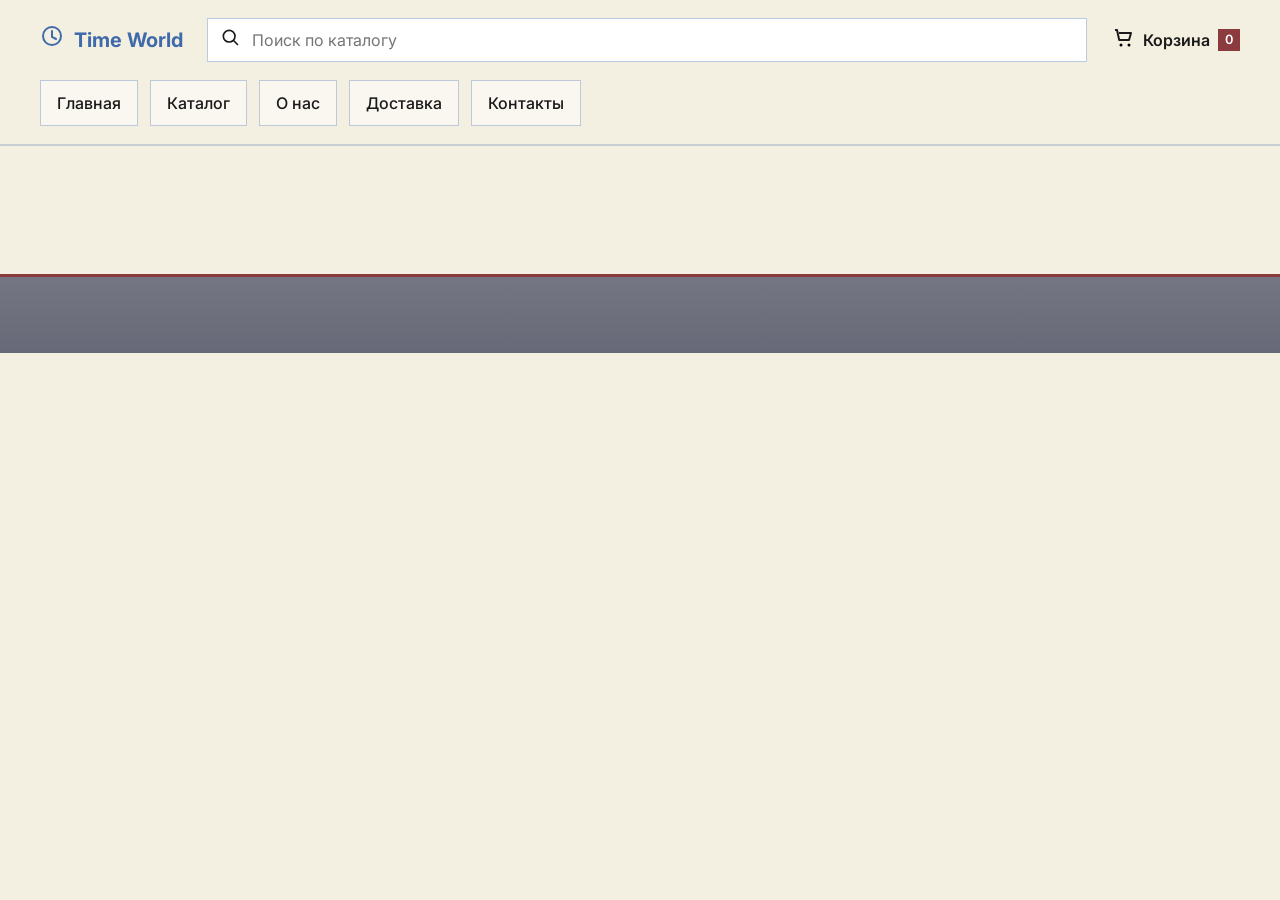
==== index.html @ 92c97d99 "DOCTYPE, head, шапка, навигация, подвал" ====
<!doctype html>
<html lang="ru">
<head>
  <meta charset="UTF-8">
  <meta name="viewport" content="width=device-width, initial-scale=1.0">
  <title>Time World - Главная</title>
  <link rel="stylesheet" href="styles.css">
  <link rel="stylesheet" href="styleClock.css">
</head>
<body>
  <header class="header">
    <div class="container header__top">
      <a class="logo" href="index.html" aria-label="Time World - Главная">
        <span class="logo__icon" aria-hidden="true">
          <svg viewBox="0 0 24 24" width="24" height="24"><circle cx="12" cy="12" r="9" fill="none" stroke="currentColor" stroke-width="2"></circle><path d="M12 7v6l4 2" fill="none" stroke="currentColor" stroke-width="2" stroke-linecap="round"></path></svg>
        </span>
        <strong class="logo__text">Time World</strong>
      </a>
      <form class="search" action="#" method="get" role="search">
        <label class="visually-hidden" for="search-input">Поиск часов</label>
        <div class="search__field">
          <span class="search__icon" aria-hidden="true">
            <svg viewBox="0 0 24 24" width="20" height="20"><circle cx="11" cy="11" r="7" fill="none" stroke="currentColor" stroke-width="2"></circle><path d="M16.5 16.5L21 21" fill="none" stroke="currentColor" stroke-width="2" stroke-linecap="round"></path></svg>
          </span>
          <input id="search-input" type="search" name="q" placeholder="Поиск по каталогу">
        </div>
      </form>
      <a class="cart-link" href="cart.html" aria-label="Перейти в корзину">
        <span class="cart-link__icon" aria-hidden="true">
          <svg viewBox="0 0 24 24" width="24" height="24"><path d="M4 5h2l2.2 10h9.8l2-7H8" fill="none" stroke="currentColor" stroke-width="2" stroke-linejoin="round"></path><circle cx="10" cy="20" r="1.5"></circle><circle cx="18" cy="20" r="1.5"></circle></svg>
        </span>
        <span>Корзина</span>
        <span class="cart-link__count" id="cart-count">0</span>
      </a>
    </div>
    <nav class="nav container" aria-label="Главное меню">
      <ul class="nav__list">
        <li><a href="index.html">Главная</a></li>
        <li><a href="catalog.html">Каталог</a></li>
        <li><a href="about.html">О нас</a></li>
        <li><a href="delivery.html">Доставка</a></li>
        <li><a href="contacts.html">Контакты</a></li>
      </ul>
    </nav>
  </header>

  <main>
  </main>
  <footer class="footer">
  </footer>
</body>
</html>
---- styles.css ----
@import url("https://fonts.googleapis.com/css2?family=Caveat:wght@600;700&family=Inter:wght@400;500;600;700&display=swap");
*,
*::before,
*::after {
  box-sizing: border-box;
}

html,
body {
  margin: 0;
  padding: 0;
}

body {
  font-family: "Inter", Arial, sans-serif;
  color: #1a1a1a;
  background-color: #f4f0e1;
  background-image: linear-gradient(rgba(244, 240, 225, 0.72), rgba(244, 240, 225, 0.8)), url("flax/grey-washed-wall.png");
  background-size: cover;
  background-attachment: fixed;
  line-height: 1.5;
}

img {
  max-width: 100%;
  display: block;
}

.product-card img,
.catalog-card img,
.product-card--detail img,
.cart-item img,
#single-product-image {
  background-color: transparent;
  background-image: none;
}

.product-detail .product-card img {
  background-color: transparent;
  background-image: none;
}

a {
  color: inherit;
  text-decoration: none;
}

button,
input,
select,
textarea {
  font: inherit;
  color: inherit;
  border-radius: 0;
}

.visually-hidden {
  position: absolute;
  width: 1px;
  height: 1px;
  padding: 0;
  margin: -1px;
  overflow: hidden;
  clip: rect(0, 0, 0, 0);
  white-space: nowrap;
  border: 0;
}

.container {
  width: min(100% - 32px, 1200px);
  margin-inline: auto;
}
@media (max-width: 768px) {
  .container {
    width: calc(100% - 24px);
  }
}

h1,
h2,
h3 {
  margin: 0;
  font-family: "Caveat", "Inter", sans-serif;
  color: #3f6baa;
}

.header {
  position: sticky;
  top: 0;
  z-index: 1000;
  background: rgba(244, 240, 225, 0.96);
  backdrop-filter: blur(4px);
  border-bottom: 2px solid rgba(63, 107, 170, 0.25);
}
.header__top {
  display: grid;
  grid-template-columns: auto minmax(280px, 1fr) auto;
  align-items: center;
  gap: 24px;
  padding: 18px 0;
}

.logo {
  display: inline-flex;
  align-items: center;
  gap: 10px;
  font-size: 1.25rem;
  font-weight: 700;
  color: #3f6baa;
}

.search__field {
  display: flex;
  align-items: center;
  gap: 10px;
  border: 1px solid rgba(63, 107, 170, 0.35);
  background: #ffffff;
  padding: 8px 12px;
}
.search input {
  width: 100%;
  border: 0;
  outline: none;
  background: transparent;
}

.cart-link {
  display: inline-flex;
  align-items: center;
  gap: 8px;
  font-weight: 600;
  color: #1a1a1a;
}
.cart-link__count {
  min-width: 22px;
  height: 22px;
  padding-inline: 6px;
  display: inline-grid;
  place-items: center;
  background: #8b3a3d;
  color: #ffffff;
  font-size: 0.8rem;
}

.nav {
  padding-bottom: 18px;
}
.nav__list {
  margin: 0;
  padding: 0;
  list-style: none;
  display: flex;
  gap: 12px;
  flex-wrap: wrap;
}
.nav a {
  display: inline-block;
  border: 1px solid rgba(63, 107, 170, 0.32);
  background: rgba(255, 255, 255, 0.45);
  padding: 10px 16px;
  font-weight: 500;
}
.nav a:hover {
  color: #8b3a3d;
  border-color: rgba(139, 58, 61, 0.5);
}

main {
  padding: 32px 0 56px;
}

.hero-slider h1 {
  margin-bottom: 20px;
  font-size: clamp(1.7rem, 3.4vw, 2.4rem);
}

.slider {
  position: relative;
  overflow: hidden;
  width: 100vw;
  margin-left: calc(50% - 50vw);
  margin-right: calc(50% - 50vw);
}
.slider__track {
  position: relative;
  min-height: 420px;
}
.slider__arrow {
  position: absolute;
  top: 50%;
  transform: translateY(-50%);
  width: 44px;
  height: 44px;
  border: 0;
  background: rgba(255, 255, 255, 0.9);
  color: #3f6baa;
  cursor: pointer;
  z-index: 2;
}
.slider__arrow--prev {
  left: 12px;
}
.slider__arrow--next {
  right: 12px;
}
.slider__arrow:hover {
  background: #8b3a3d;
  color: #ffffff;
}
.slider__dots {
  margin-top: 14px;
  display: flex;
  justify-content: center;
  gap: 8px;
}
.slider__dot {
  width: 11px;
  height: 11px;
  border: 0;
  background: rgba(44, 94, 46, 0.35);
  cursor: pointer;
}
.slider__dot.is-active {
  background: #8b3a3d;
}

.slide {
  position: absolute;
  inset: 0;
  opacity: 0;
  pointer-events: none;
  transition: opacity 0.35s ease;
  background: #c7ddee;
}
.slide.is-active {
  opacity: 1;
  pointer-events: auto;
}
.slide img {
  width: 100%;
  height: 420px;
  -o-object-fit: cover;
     object-fit: cover;
}
.slide__content {
  position: absolute;
  left: 24px;
  bottom: 24px;
  max-width: 480px;
  background: rgba(0, 0, 0, 0.45);
  color: #ffffff;
  padding: 14px 16px;
}
.slide__content h2 {
  margin-bottom: 6px;
  font-size: 1.5rem;
}
.slide__content p {
  margin: 0;
}

.categories,
.products {
  margin-top: 46px;
}
.categories h2,
.products h2 {
  margin-bottom: 16px;
  font-size: 1.7rem;
}

.categories__grid {
  display: grid;
  grid-template-columns: repeat(4, 1fr);
  gap: 16px;
}

.category-card {
  padding: 20px;
  border: 1px solid rgba(63, 107, 170, 0.25);
  background: rgba(255, 255, 255, 0.45);
  display: flex;
  flex-direction: column;
  align-items: center;
  gap: 10px;
  text-align: center;
}

.products__grid {
  display: grid;
  grid-template-columns: repeat(3, 1fr);
  gap: 18px;
}

.product-card {
  padding: 14px;
  background: rgba(255, 255, 255, 0.34);
  border: 1px solid rgba(63, 107, 170, 0.2);
  border-radius: 8px;
  transition: transform 0.2s ease;
}
.product-card:hover {
  transform: translateY(-2px);
}
.product-card img {
  width: 100%;
  height: 240px;
  -o-object-fit: contain;
     object-fit: contain;
  background: transparent;
  border: 0;
  box-shadow: none;
  transition: box-shadow 0.2s ease;
}
.product-card:hover img {
  box-shadow: 0 10px 20px rgba(0, 0, 0, 0.1);
}
.product-card h3 {
  margin-top: 10px;
  margin-bottom: 4px;
  font-size: 1.25rem;
  font-family: "Inter", Arial, sans-serif;
  font-weight: 700;
  color: #1a1a1a;
}
.product-card__sub {
  margin: 0;
  font-size: 0.84rem;
  color: rgba(26, 26, 26, 0.72);
}
.product-card__price {
  margin-top: 0;
  margin-bottom: 12px;
  color: #3f6baa;
  font-weight: 600;
}

.btn-details,
.btn-primary {
  position: relative;
  display: inline-block;
  border: 1px solid #8b3a3d;
  color: #8b3a3d;
  background: rgba(255, 235, 235, 0.4);
  padding: 9px 14px;
  overflow: hidden;
  transition: color 0.25s ease;
}
.btn-details::before,
.btn-primary::before {
  content: "";
  position: absolute;
  inset: 0;
  background: #cf4c50;
  transform: scaleX(0);
  transform-origin: left;
  transition: transform 0.3s ease;
  z-index: -1;
}
.btn-details:hover,
.btn-primary:hover {
  color: #5f1417;
}
.btn-details:hover::before,
.btn-primary:hover::before {
  transform: scaleX(1);
}

.footer {
  position: relative;
  color: #C28B3E;
  padding: 36px 0 40px;
  margin-top: 40px;
  border-top: 3px solid #8b3a3d;
  background-color: #e8e6df;
  background-image: linear-gradient(180deg, rgba(10, 15, 46, 0.52) 0%, rgba(10, 15, 46, 0.58) 100%), url("arnament/arnamient.png");
  background-repeat: repeat, repeat-x;
  background-size: auto, auto 140px;
  background-position: center, center top;
}
.footer a {
  color: #C28B3E;
  text-decoration: underline;
  font-weight: 600;
  font-size: 1.08rem;
  text-shadow: 0 1px 0 rgba(244, 240, 225, 0.85);
}
.footer__content {
  position: relative;
  z-index: 1;
  display: grid;
  grid-template-columns: 1fr auto;
  gap: 22px;
  align-items: center;
}
.footer__contacts h2 {
  margin-bottom: 12px;
  font-size: 1.55rem;
  color: #C28B3E;
  text-shadow: 0 1px 0 rgba(244, 240, 225, 0.9);
}
.footer__contacts p {
  margin: 8px 0;
  font-size: 1.12rem;
  line-height: 1.55;
  color: #C28B3E;
  text-shadow: 0 1px 0 rgba(244, 240, 225, 0.85);
}
.footer__socials {
  display: flex;
  gap: 12px;
}
.footer__socials a {
  width: 42px;
  height: 42px;
  border: 2px solid rgba(10, 15, 46, 0.35);
  background: rgba(244, 240, 225, 0.35);
  display: inline-grid;
  place-items: center;
  text-decoration: none;
  color: #C28B3E;
}
.footer__meta {
  grid-column: 1/-1;
  margin: 10px 0 0;
  font-size: 1.05rem;
  line-height: 1.6;
  color: #C28B3E;
  text-shadow: 0 1px 0 rgba(244, 240, 225, 0.85);
}

.catalog-layout {
  margin-top: 18px;
}

.product-detail {
  margin-top: 18px;
  padding: 16px;
  border: 1px solid rgba(63, 107, 170, 0.22);
  background: rgba(255, 255, 255, 0.58);
}

.btn-back {
  display: inline-flex;
  align-items: center;
  gap: 8px;
  border: 1px solid rgba(63, 107, 170, 0.35);
  background: transparent;
  padding: 8px 12px;
  cursor: pointer;
  margin-bottom: 14px;
}

.catalog-card--selected {
  margin-bottom: 12px;
}

.specs-list {
  margin-top: 16px;
  margin-bottom: 0;
  display: grid;
  grid-template-columns: 1fr 1fr;
  gap: 8px 14px;
}
.specs-list dt {
  font-weight: 600;
  color: #3f6baa;
}
.specs-list dd {
  margin: 0;
}

.product-page {
  display: grid;
  grid-template-columns: 1.1fr 1fr;
  gap: 24px;
  align-items: start;
  margin-top: 16px;
}
.product-page__image {
  background-color: transparent;
  background-image: none;
}
.product-page__image img {
  background-color: transparent;
  background-image: none;
}
.product-page__content {
  padding: 16px;
  border: 1px solid rgba(63, 107, 170, 0.2);
  background: rgba(255, 255, 255, 0.52);
}
.product-page__price {
  margin: 8px 0 14px;
  color: #3f6baa;
  font-size: 1.25rem;
  font-weight: 700;
}
.product-page__selectors {
  display: grid;
  gap: 10px;
  margin-bottom: 14px;
}

.info-block {
  margin-top: 24px;
  background: rgba(255, 255, 255, 0.5);
  border: 1px solid rgba(63, 107, 170, 0.2);
  padding: 16px;
}

.cart-layout,
.checkout-layout {
  margin-top: 16px;
  display: grid;
  grid-template-columns: 2fr 1fr;
  gap: 20px;
}

.cart-items {
  display: grid;
  gap: 12px;
}

.cart-item {
  display: grid;
  grid-template-columns: 160px 1fr;
  gap: 14px;
  border: 1px solid rgba(63, 107, 170, 0.2);
  background: rgba(255, 255, 255, 0.6);
  padding: 12px;
}
.cart-item img {
  width: 100%;
  height: 100%;
  -o-object-fit: contain;
     object-fit: contain;
  background: transparent;
}
.cart-item__content h3 {
  margin: 0 0 6px;
}
.cart-item__content p {
  margin: 6px 0;
}
.cart-item__qty {
  width: 70px;
  margin-left: 8px;
}
.cart-item__remove {
  border: 0;
  background: transparent;
  color: #8b3a3d;
  cursor: pointer;
  padding: 0;
}

.cart-summary,
.checkout-options,
.checkout-fields {
  border: 1px solid rgba(63, 107, 170, 0.2);
  background: rgba(255, 255, 255, 0.58);
  padding: 14px;
}

.page-content {
  min-height: 60vh;
  margin-top: 10px;
}

.about-layout {
  display: grid;
  grid-template-columns: 1.1fr 0.9fr;
  gap: 20px;
  align-items: start;
}

.about-slogan {
  font-size: 1.4rem;
  color: #8b3a3d;
}

.about-image img {
  width: 100%;
  border-radius: 8px;
}

.clock-showcase {
  margin-top: 30px;
  margin-bottom: 40px;
  display: flex;
  justify-content: center;
  width: 100%;
}

@media (max-width: 768px) {
  .header__top {
    grid-template-columns: 1fr;
    gap: 14px;
  }
  .nav__list {
    flex-direction: column;
  }
  .slider__track,
  .slide img {
    min-height: 280px;
    height: 280px;
  }
  .slide__content {
    left: 14px;
    right: 14px;
    bottom: 14px;
    max-width: none;
  }
  .categories__grid,
  .products__grid {
    grid-template-columns: 1fr;
  }
  .footer__content {
    grid-template-columns: 1fr;
  }
  .cart-layout,
  .checkout-layout {
    grid-template-columns: 1fr;
  }
  .product-page {
    grid-template-columns: 1fr;
  }
  .specs-list {
    grid-template-columns: 1fr;
  }
  .cart-item {
    grid-template-columns: 1fr;
  }
  .about-layout {
    grid-template-columns: 1fr;
  }
}/*# sourceMappingURL=styles.css.map */
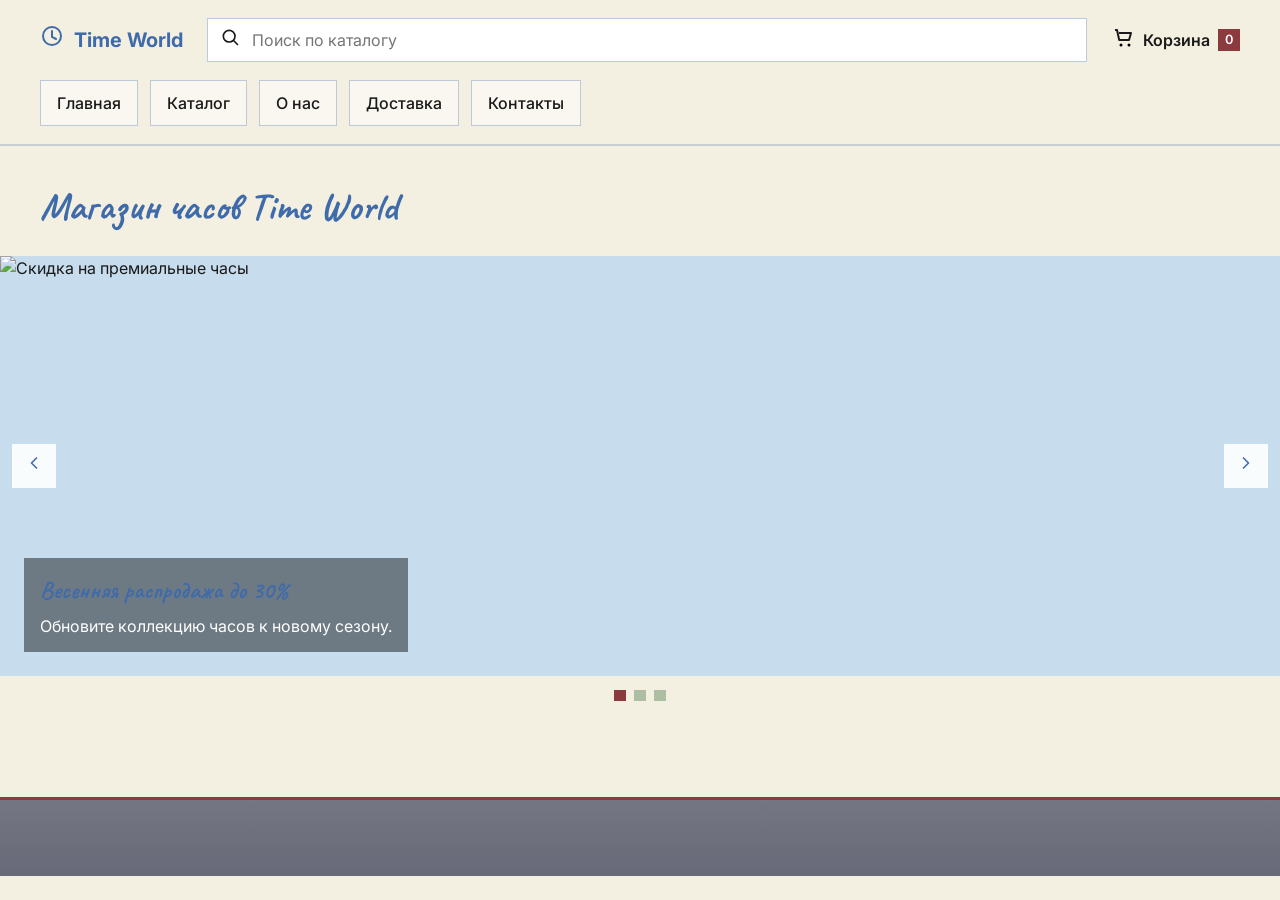
==== commit b403e6e0: "секция hero-slider с 1 слайдом" ====
--- a/index.html
+++ b/index.html
@@ -45,6 +45,24 @@
   </header>
 
   <main>
+    <section class="hero-slider container" aria-label="Акции">
+      <h1>Магазин часов Time World</h1>
+      <div class="slider" id="promo-slider">
+        <button class="slider__arrow slider__arrow--prev" type="button" aria-label="Предыдущий слайд"><svg viewBox="0 0 24 24" width="20" height="20"><path d="M15 18l-6-6 6-6" fill="none" stroke="currentColor" stroke-width="2" stroke-linecap="round" stroke-linejoin="round"></path></svg></button>
+        <div class="slider__track">
+          <article class="slide is-active"><img src="mainWatch/mainWatch1.jpg" alt="Скидка на премиальные часы"><div class="slide__content"><h2>Весенняя распродажа до 30%</h2><p>Обновите коллекцию часов к новому сезону.</p></div></article>
+          <article class="slide"><img src="mainWatch/mainWatch2.jpg" alt="Коллекция мужских часов"><div class="slide__content"><h2>Новая мужская коллекция</h2><p>Модели с сапфировым стеклом и стальным корпусом.</p></div></article>
+          <article class="slide"><img src="mainWatch/mainWatch3.jpg" alt="Умные часы для активной жизни"><div class="slide__content"><h2>Умные часы для спорта</h2><p>Следите за активностью и пульсом каждый день.</p></div></article>
+        </div>
+        <button class="slider__arrow slider__arrow--next" type="button" aria-label="Следующий слайд"><svg viewBox="0 0 24 24" width="20" height="20"><path d="M9 18l6-6-6-6" fill="none" stroke="currentColor" stroke-width="2" stroke-linecap="round" stroke-linejoin="round"></path></svg></button>
+      </div>
+      <div class="slider__dots" aria-label="Навигация по слайдам">
+        <button class="slider__dot is-active" type="button" aria-label="Слайд 1"></button>
+        <button class="slider__dot" type="button" aria-label="Слайд 2"></button>
+        <button class="slider__dot" type="button" aria-label="Слайд 3"></button>
+      </div>
+    </section>
+
   </main>
   <footer class="footer">
   </footer>
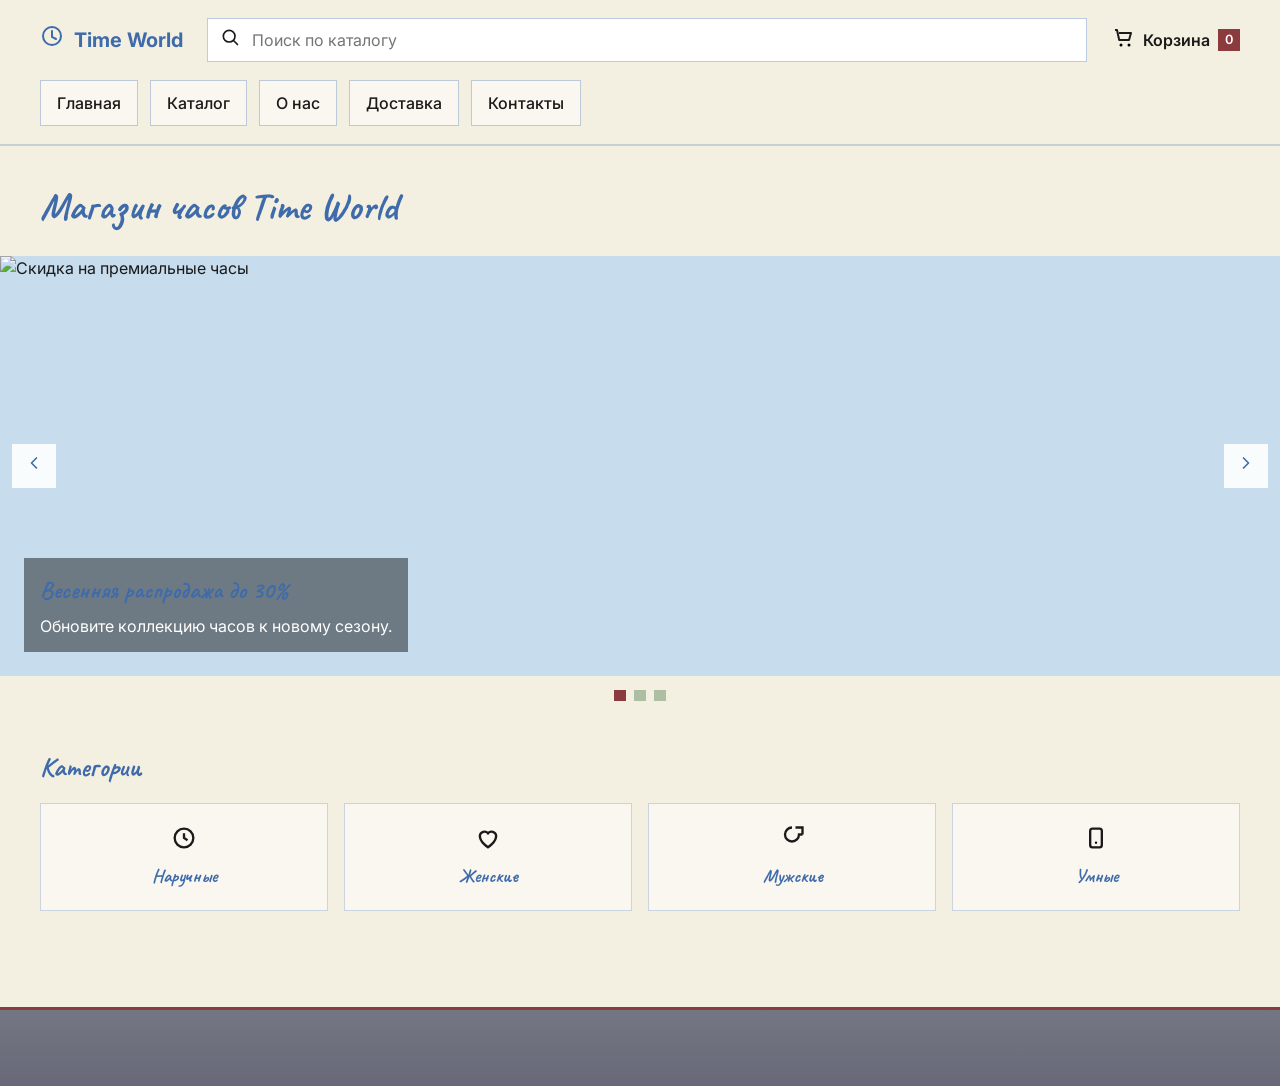
==== commit 6ac19982: "2-й и 3-й слайд в slider__track" ====
--- a/index.html
+++ b/index.html
@@ -63,6 +63,16 @@
       </div>
     </section>
 
+    <section class="categories container" aria-labelledby="categories-title">
+      <h2 id="categories-title">Категории</h2>
+      <div class="categories__grid">
+        <article class="category-card"><svg viewBox="0 0 24 24" width="28" height="28" aria-hidden="true"><circle cx="12" cy="12" r="8" fill="none" stroke="currentColor" stroke-width="2"></circle><path d="M12 8v4l3 2" fill="none" stroke="currentColor" stroke-width="2"></path></svg><h3>Наручные</h3></article>
+        <article class="category-card"><svg viewBox="0 0 24 24" width="28" height="28" aria-hidden="true"><path d="M12 20s-7-4.5-7-10a4 4 0 0 1 7-2 4 4 0 0 1 7 2c0 5.5-7 10-7 10z" fill="none" stroke="currentColor" stroke-width="2"></path></svg><h3>Женские</h3></article>
+        <article class="category-card"><svg viewBox="0 0 24 24" width="28" height="28" aria-hidden="true"><path d="M12 3a6 6 0 1 0 6 6h3" fill="none" stroke="currentColor" stroke-width="2"></path><path d="M15 3h6v6" fill="none" stroke="currentColor" stroke-width="2"></path></svg><h3>Мужские</h3></article>
+        <article class="category-card"><svg viewBox="0 0 24 24" width="28" height="28" aria-hidden="true"><rect x="7" y="4" width="10" height="16" rx="2" fill="none" stroke="currentColor" stroke-width="2"></rect><circle cx="12" cy="16" r="1"></circle></svg><h3>Умные</h3></article>
+      </div>
+    </section>
+
   </main>
   <footer class="footer">
   </footer>
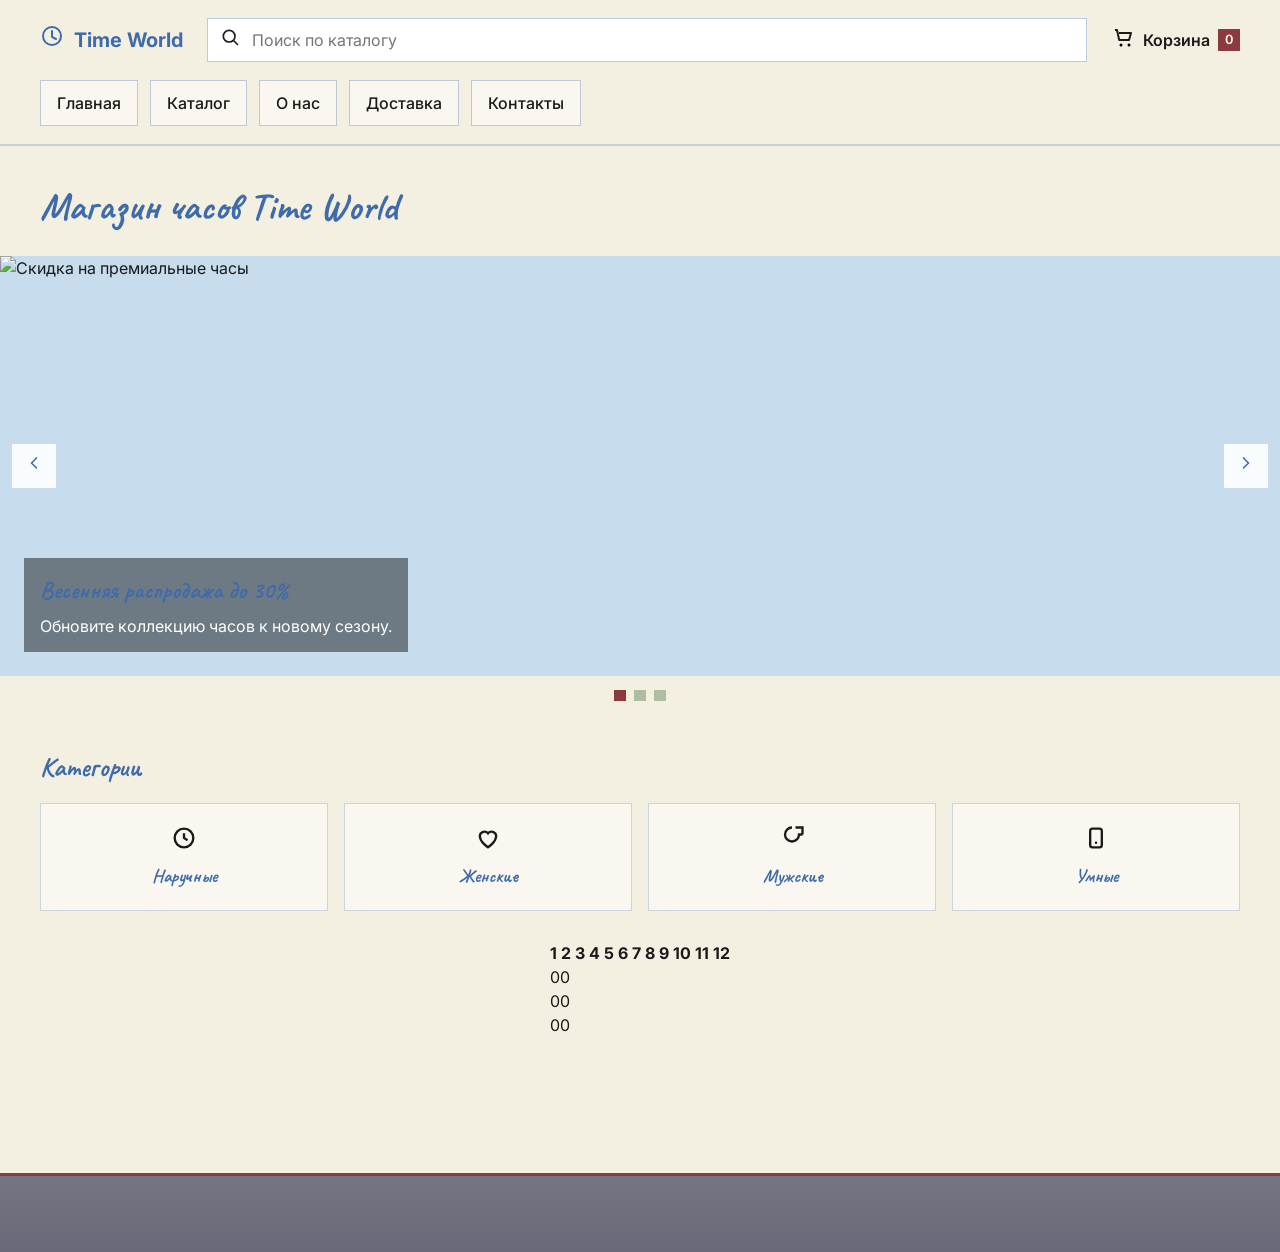
==== commit aea24fe8: "модуль аналоговых часов на главную страницу" ====
--- a/index.html
+++ b/index.html
@@ -73,6 +73,33 @@
       </div>
     </section>
 
+    <section class="clock-showcase container" aria-label="Аналоговые и цифровые часы">
+      <div class="clock-module__panel">
+        <div class="clock-clockface">
+          <div class="circle" id="sc" style="--clr:#2d5a27;"><i></i></div>
+          <div class="circle circle2" id="mn" style="--clr:#2d5a27;"><i></i></div>
+          <div class="circle circle3" id="hr" style="--clr:#2d5a27;"><i></i></div>
+          <span style="--i:1;"><b>1</b></span>
+          <span style="--i:2;"><b>2</b></span>
+          <span style="--i:3;"><b>3</b></span>
+          <span style="--i:4;"><b>4</b></span>
+          <span style="--i:5;"><b>5</b></span>
+          <span style="--i:6;"><b>6</b></span>
+          <span style="--i:7;"><b>7</b></span>
+          <span style="--i:8;"><b>8</b></span>
+          <span style="--i:9;"><b>9</b></span>
+          <span style="--i:10;"><b>10</b></span>
+          <span style="--i:11;"><b>11</b></span>
+          <span style="--i:12;"><b>12</b></span>
+        </div>
+        <div id="time">
+          <div id="hours" style="--clr:#2d5a27;">00</div>
+          <div id="minutes" style="--clr:#2d5a27;">00</div>
+          <div id="seconds" style="--clr:#2d5a27;">00</div>
+        </div>
+      </div>
+    </section>
+
   </main>
   <footer class="footer">
   </footer>
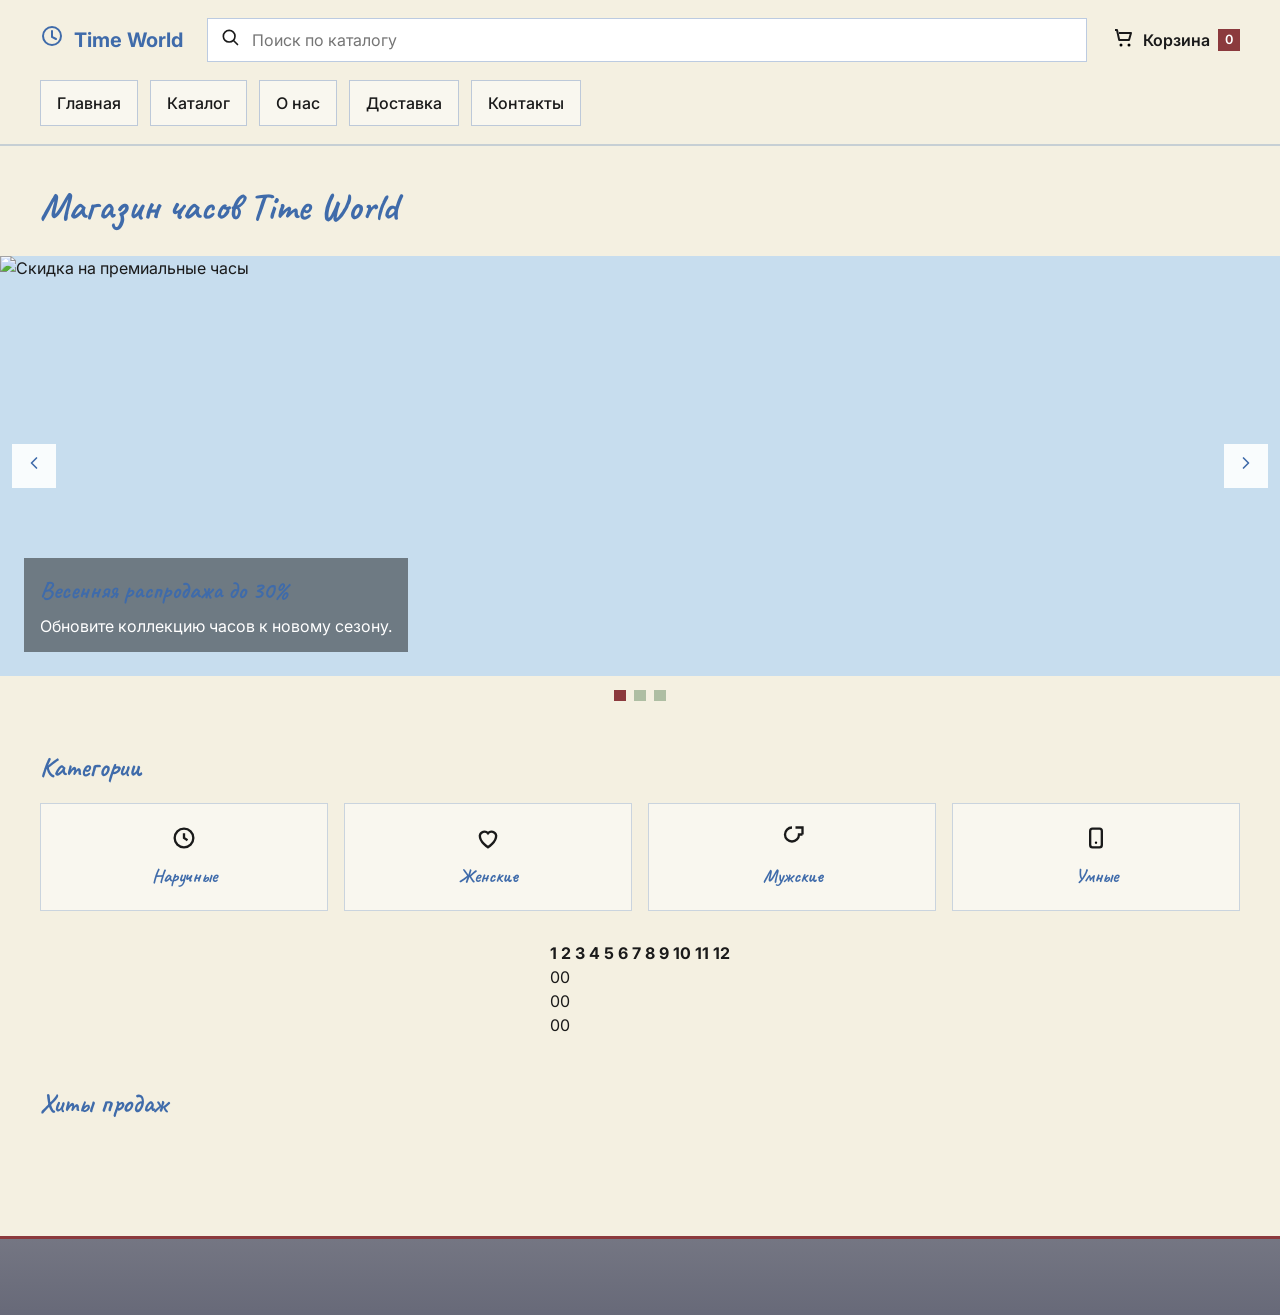
==== commit acdde577: "контейнер для динамической загрузки хитов продаж" ====
--- a/index.html
+++ b/index.html
@@ -100,6 +100,10 @@
       </div>
     </section>
 
+    <section class="products container" aria-labelledby="hits-title">
+      <h2 id="hits-title">Хиты продаж</h2>
+      <div class="products__grid" id="home-products"></div>
+    </section>
   </main>
   <footer class="footer">
   </footer>
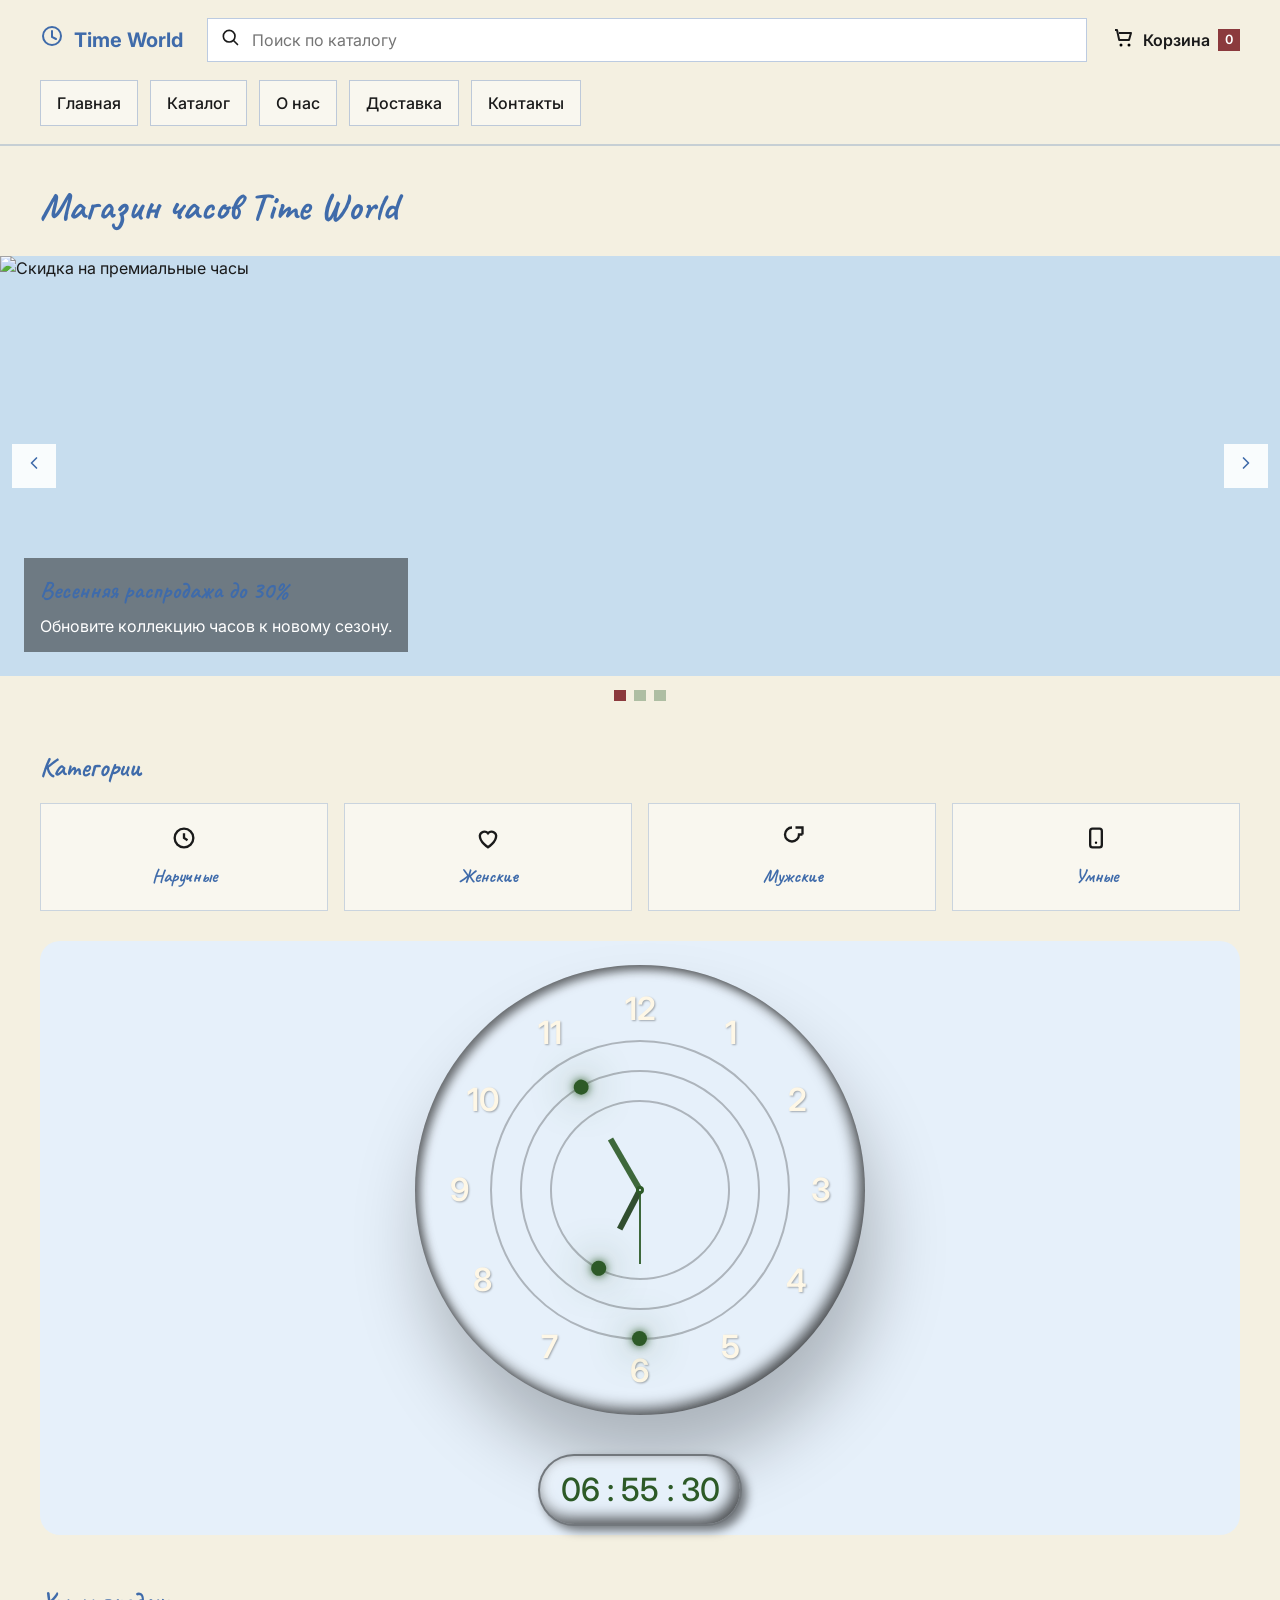
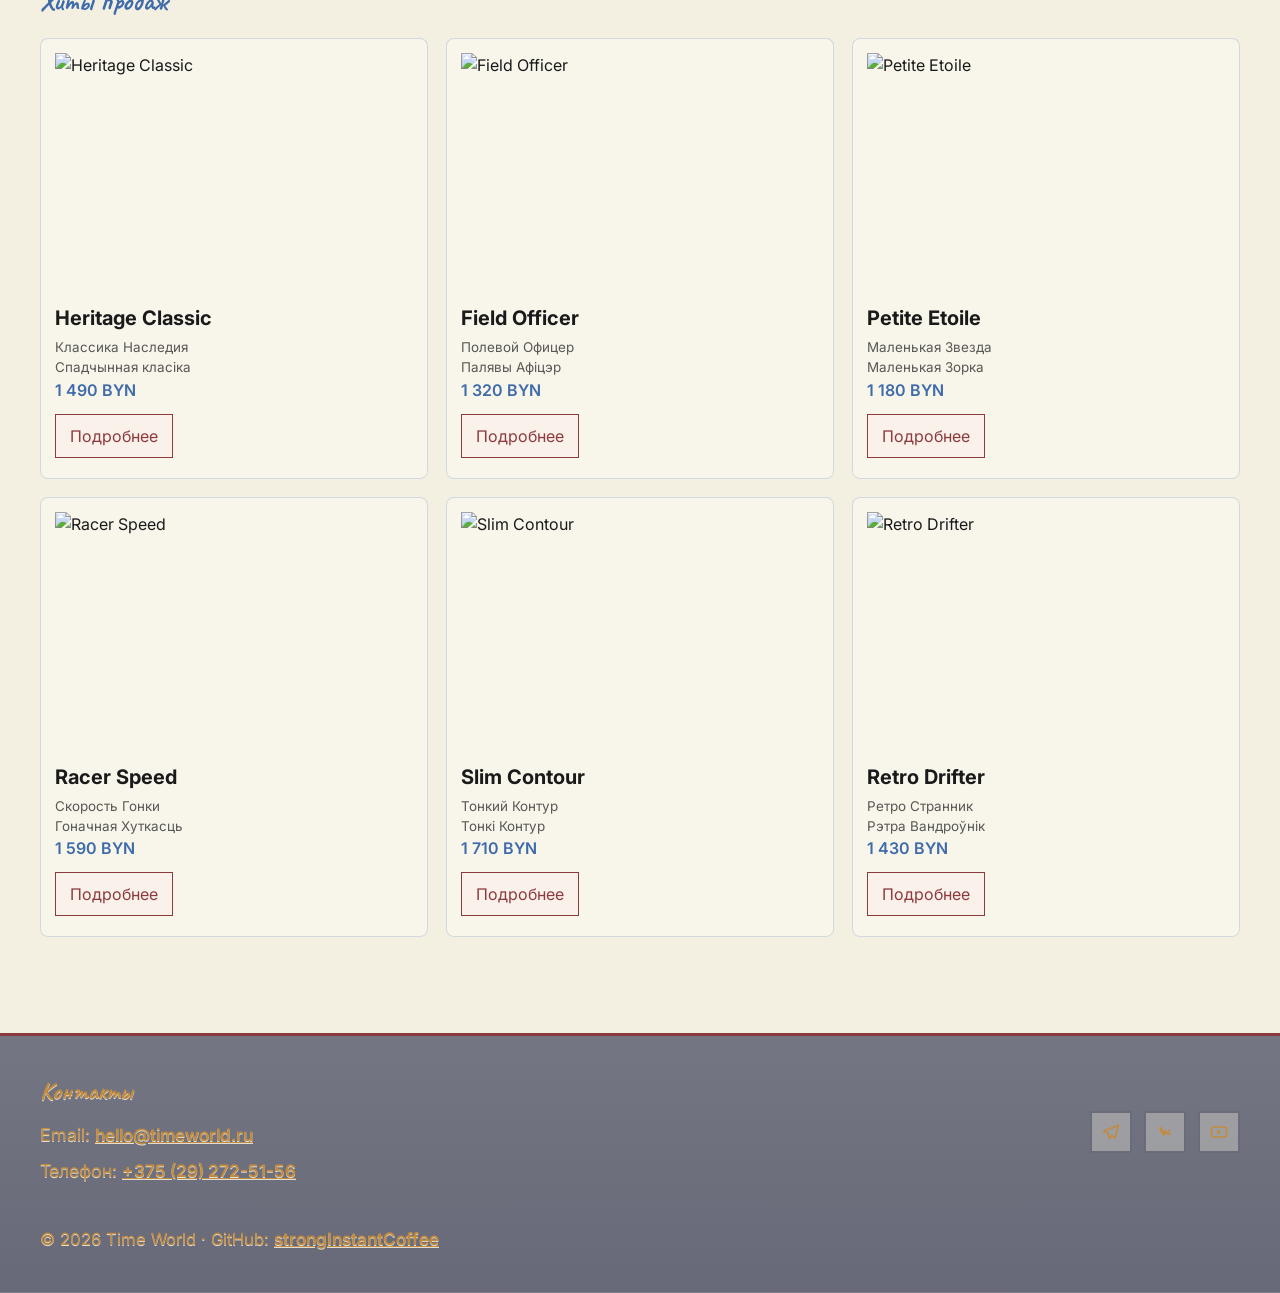
==== commit 4d4b0b8c: "подвал ссылку на GitHub и подключить skriptClock.js" ====
--- a/index.html
+++ b/index.html
@@ -105,7 +105,19 @@
       <div class="products__grid" id="home-products"></div>
     </section>
   </main>
+
   <footer class="footer">
+    <div class="container footer__content">
+      <section class="footer__contacts"><h2>Контакты</h2><p>Email: <a href="mailto:hello@timeworld.ru">hello@timeworld.ru</a></p><p>Телефон: <a href="tel:+375292725156">+375 (29) 272-51-56</a></p></section>
+      <section class="footer__socials" aria-label="Социальные сети">
+        <a href="#" aria-label="Telegram"><svg viewBox="0 0 24 24" width="20" height="20"><path d="M21 4L3 11l5 2 2 7 3-4 4 3 4-15z" fill="none" stroke="currentColor" stroke-width="2" stroke-linejoin="round"></path></svg></a>
+        <a href="#" aria-label="VK"><svg viewBox="0 0 24 24" width="20" height="20"><path d="M5 7c.5 5 3 8 7 10 0-2 .5-3 2-3 1 0 2 1 3 2h2c-1-2-2-3-3-3 1-1 2-2 3-4h-2c-1 2-2 3-3 3-.5 0-.7-1-.7-3h-2c0 1 0 2-.5 2-.7 0-2-1-3-5H5z" fill="currentColor"></path></svg></a>
+        <a href="#" aria-label="YouTube"><svg viewBox="0 0 24 24" width="20" height="20"><rect x="3" y="6" width="18" height="12" rx="3" fill="none" stroke="currentColor" stroke-width="2"></rect><path d="M10 9l5 3-5 3z" fill="currentColor"></path></svg></a>
+      </section>
+      <p class="footer__meta">© 2026 Time World · GitHub: <a href="https://github.com/strongInstantCoffee">strongInstantCoffee</a></p>
+    </div>
   </footer>
+  <script src="script.js"></script>
+  <script src="skriptClock.js"></script>
 </body>
 </html>
--- a/styles.css
+++ b/styles.css
@@ -563,6 +563,43 @@
   padding: 14px;
 }
 
+.promo-row {
+  display: flex;
+  gap: 8px;
+  margin: 8px 0 12px;
+}
+.promo-row input,
+.promo-row button {
+  padding: 8px;
+  border: 1px solid rgba(63, 107, 170, 0.26);
+}
+.promo-row button {
+  cursor: pointer;
+  background: rgba(255, 255, 255, 0.6);
+}
+
+.checkout-fields {
+  display: grid;
+  gap: 10px;
+}
+.checkout-fields input,
+.checkout-fields textarea {
+  width: 100%;
+  margin-top: 6px;
+  border: 1px solid rgba(63, 107, 170, 0.26);
+  padding: 8px;
+  background: rgba(255, 255, 255, 0.7);
+}
+
+.checkout-options fieldset {
+  margin: 0 0 14px;
+  border: 1px solid rgba(63, 107, 170, 0.24);
+}
+.checkout-options label {
+  display: block;
+  margin-bottom: 8px;
+}
+
 .page-content {
   min-height: 60vh;
   margin-top: 10px;
@@ -632,6 +669,9 @@
   .cart-item {
     grid-template-columns: 1fr;
   }
+  .promo-row {
+    flex-direction: column;
+  }
   .about-layout {
     grid-template-columns: 1fr;
   }
--- a/styleClock.css
+++ b/styleClock.css
@@ -0,0 +1,295 @@
+/* Интеграция блока часов: все селекторы ограничены .clock-showcase (главная + main-time + clock.html через обёртку) */
+
+.clock-showcase .clock-module__panel {
+  position: relative;
+  background: #e6f0fa;
+  border-radius: 20px;
+  display: flex;
+  justify-content: center;
+  align-items: center;
+  flex-direction: column;
+  width: 100%;
+  max-width: 1200px;
+  margin: 0 auto;
+  padding: 24px 16px;
+}
+
+.clock-showcase .clock-clockface {
+  position: relative;
+  width: 450px;
+  height: 450px;
+  background: #e6f0fa;
+  border-radius: 50%;
+  box-shadow: 10px 50px 70px rgba(0, 0, 0, 0.25),
+    inset 5px 5px 10px rgba(0, 0, 0, 0.5),
+    inset 5px 5px 20px rgba(255, 255, 255, 0.2),
+    inset -5px -5px 15px rgba(0, 0, 0, 0.75);
+  display: flex;
+  justify-content: center;
+  align-items: center;
+}
+
+.clock-showcase .clock-clockface::before {
+  content: "";
+  position: absolute;
+  width: 8px;
+  height: 8px;
+  background: #e6f0fa;
+  border: 3px solid #2d5a27;
+  border-radius: 50%;
+  z-index: 100000;
+}
+
+.clock-showcase .clock-clockface span {
+  position: absolute;
+  inset: 20px;
+  color: #fef7e6;
+  text-align: center;
+  transform: rotate(calc(30deg * var(--i)));
+}
+
+.clock-showcase .clock-clockface span b {
+  font-size: 2em;
+  opacity: 1;
+  font-weight: 600;
+  display: inline-block;
+  transform: rotate(calc(-30deg * var(--i)));
+  color: #fef7e6;
+  text-shadow: 1px 1px 2px rgba(0, 0, 0, 0.3);
+}
+
+.clock-showcase .circle {
+  position: absolute;
+  width: 300px;
+  height: 300px;
+  border: 2px solid rgba(0, 0, 0, 0.25);
+  border-radius: 50%;
+  display: flex;
+  justify-content: center;
+  align-items: flex-start;
+  z-index: 10;
+}
+
+.clock-showcase .circle i {
+  position: absolute;
+  width: 6px;
+  height: 50%;
+  background: #2d5a27;
+  opacity: 0.9;
+  transform-origin: bottom;
+  transform: scaleY(0.5);
+}
+
+.clock-showcase .clock-clockface > .circle:nth-child(1) i {
+  width: 2px;
+  background: #2d5a27;
+}
+
+.clock-showcase .clock-clockface > .circle:nth-child(2) i {
+  width: 6px;
+  background: #2d5a27;
+}
+
+.clock-showcase .circle2 {
+  width: 240px;
+  height: 240px;
+  z-index: 9;
+}
+
+.clock-showcase .circle3 {
+  width: 180px;
+  height: 180px;
+  z-index: 8;
+}
+
+.clock-showcase .circle3 i {
+  background: #1e3d1a;
+}
+
+.clock-showcase .circle::before {
+  content: "";
+  position: absolute;
+  top: -8.5px;
+  width: 15px;
+  height: 15px;
+  border-radius: 50%;
+  background: #2d5a27;
+  box-shadow: 0 0 10px #2d5a27, 0 0 40px #2d5a27;
+}
+
+.clock-showcase #time {
+  margin-top: 24px;
+  margin-bottom: 0;
+  display: flex;
+  transform: translateY(15px);
+  padding: 10px;
+  font-size: 2em;
+  font-weight: 600;
+  border: 2px solid rgba(0, 0, 0, 0.5);
+  border-radius: 40px;
+  box-shadow: 5px 5px 10px rgba(0, 0, 0, 0.5),
+    inset 5px 5px 20px rgba(255, 255, 255, 0.2),
+    inset -5px -5px 15px rgba(0, 0, 0, 0.75);
+  background: #e6f0fa;
+}
+
+.clock-showcase #time div {
+  position: relative;
+  width: 60px;
+  text-align: center;
+  font-weight: 500;
+  color: #2d5a27;
+}
+
+.clock-showcase #time div:nth-child(1)::after,
+.clock-showcase #time div:nth-child(2)::after {
+  content: ":";
+  position: absolute;
+  right: -4px;
+  color: #2d5a27;
+}
+
+.clock-showcase #time div:nth-child(2)::after {
+  animation: clock-colon-blink 1s steps(1) infinite;
+}
+
+@keyframes clock-colon-blink {
+  0% {
+    opacity: 1;
+  }
+  50% {
+    opacity: 0;
+  }
+}
+
+@media screen and (max-width: 768px) {
+  .clock-showcase .clock-module__panel {
+    border-radius: 10px;
+    padding: 16px;
+  }
+
+  .clock-showcase .clock-clockface {
+    width: 300px;
+    height: 300px;
+  }
+
+  .clock-showcase .clock-clockface span {
+    inset: 15px;
+  }
+
+  .clock-showcase .clock-clockface span b {
+    font-size: 1.5em;
+  }
+
+  .clock-showcase .circle {
+    width: 200px;
+    height: 200px;
+  }
+
+  .clock-showcase .circle i {
+    height: 40%;
+  }
+
+  .clock-showcase .clock-clockface > .circle:nth-child(1) i {
+    width: 1px;
+  }
+
+  .clock-showcase .clock-clockface > .circle:nth-child(2) i {
+    width: 3px;
+  }
+
+  .clock-showcase .circle2 {
+    width: 150px;
+    height: 150px;
+  }
+
+  .clock-showcase .circle3 {
+    width: 100px;
+    height: 100px;
+  }
+
+  .clock-showcase .circle::before {
+    top: -6.5px;
+    width: 10px;
+    height: 10px;
+  }
+
+  .clock-showcase #time {
+    font-size: 1.5em;
+    padding: 5px;
+  }
+
+  .clock-showcase #time div {
+    width: 50px;
+  }
+
+  .clock-showcase #time div:last-child {
+    font-size: 0.4em;
+  }
+}
+
+@media screen and (max-width: 480px) {
+  .clock-showcase .clock-module__panel {
+    border-radius: 0;
+  }
+
+  .clock-showcase .clock-clockface {
+    width: 200px;
+    height: 200px;
+  }
+
+  .clock-showcase .clock-clockface span {
+    inset: 10px;
+  }
+
+  .clock-showcase .clock-clockface span b {
+    font-size: 1em;
+  }
+
+  .clock-showcase .circle {
+    width: 120px;
+    height: 120px;
+  }
+
+  .clock-showcase .circle i {
+    height: 30%;
+  }
+
+  .clock-showcase .clock-clockface > .circle:nth-child(1) i {
+    width: 1px;
+  }
+
+  .clock-showcase .clock-clockface > .circle:nth-child(2) i {
+    width: 2px;
+  }
+
+  .clock-showcase .circle2 {
+    width: 80px;
+    height: 80px;
+  }
+
+  .clock-showcase .circle3 {
+    width: 60px;
+    height: 60px;
+  }
+
+  .clock-showcase .circle::before {
+    top: -4.5px;
+    width: 8px;
+    height: 8px;
+  }
+
+  .clock-showcase #time {
+    font-size: 1em;
+    padding: 2px;
+    transform: translateY(10px);
+  }
+
+  .clock-showcase #time div {
+    width: 40px;
+  }
+
+  .clock-showcase #time div:last-child {
+    font-size: 0.3em;
+  }
+}
